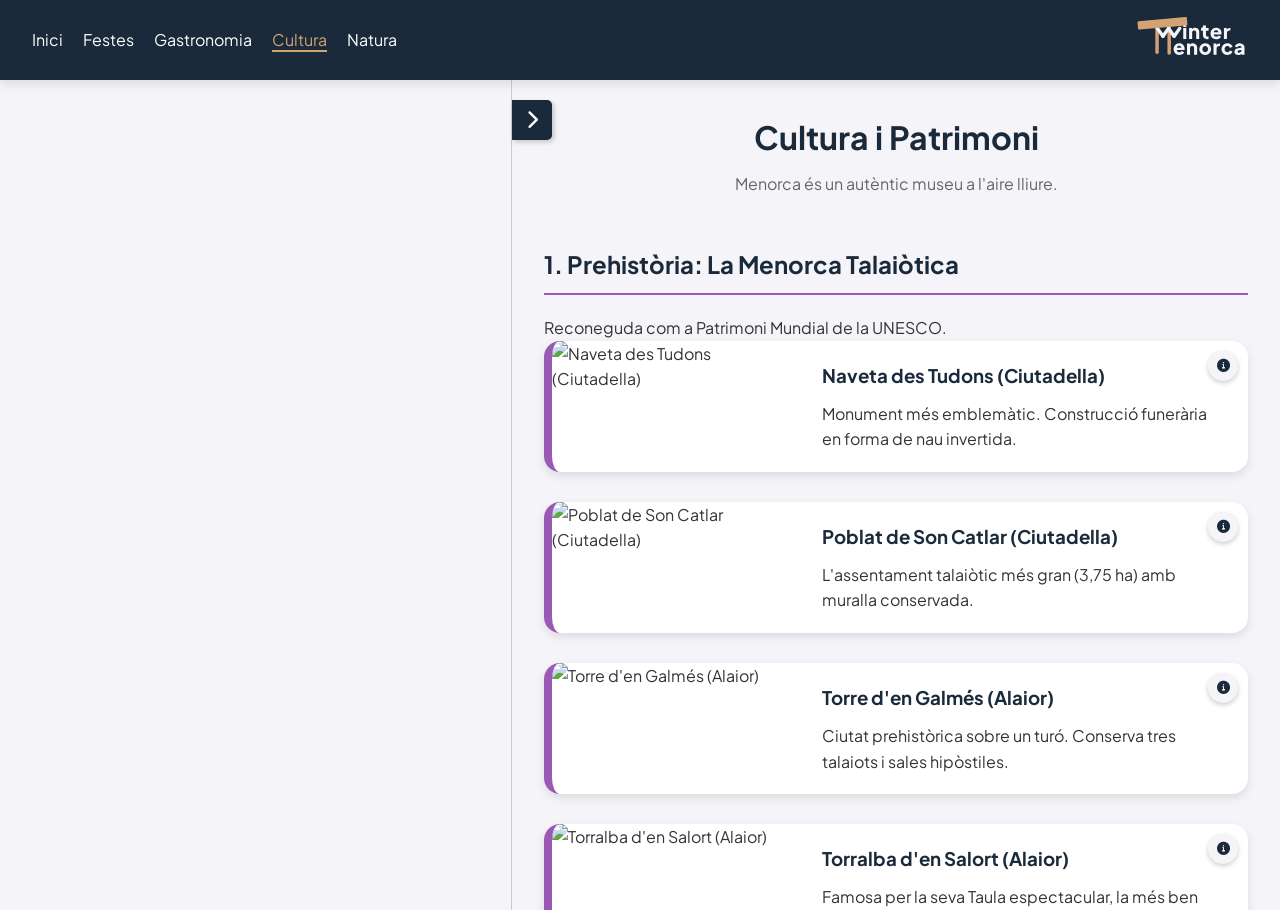
==== cultura.html @ 938ebcbd "Initial commit" ====
<!DOCTYPE html>
<html lang="ca">

<head>
    <meta charset="UTF-8">
    <meta name="viewport" content="width=device-width, initial-scale=1.0">
    <title>Cultura i Patrimoni - Ciutadella d'Hivern</title>

    <link rel="stylesheet" href="css/styles.css">
    <link rel="stylesheet" href="https://cdnjs.cloudflare.com/ajax/libs/font-awesome/6.0.0/css/all.min.css">
    <link href="https://fonts.googleapis.com/css2?family=Plus+Jakarta+Sans:ital,wght@0,200..800;1,200..800&display=swap"
        rel="stylesheet">
    <link rel="stylesheet" href="https://unpkg.com/leaflet@1.9.4/dist/leaflet.css"
        integrity="sha256-p4NxAoJBhIIN+hmNHrzRCf9tD/miZyoHS5obTRR9BMY=" crossorigin="" />
    <style>
        .tarjeta {
            cursor: pointer;
        }
    </style>
</head>

<body>

    <header class="navbar">
        <div class="logo">
            <a href="index.html"><img src="images/imagotip.svg" alt="Menorca Hivern"></a>
        </div>
        <nav>
            <ul>
                <li><a href="index.html">Inici</a></li>
                <li><a href="festes.html">Festes</a></li>
                <li><a href="gastronomia.html">Gastronomia</a></li>
                <li><a href="cultura.html" class="active">Cultura</a></li>
                <li><a href="natura.html">Natura</a></li>
            </ul>
        </nav>
    </header>

    <!--DESPLEGABLE DEL MAPA -->
    <div class="split-layout">
        <aside id="map-container">
            <div id="map"></div>
        </aside>

        <button id="map-toggle-btn" title="Amagar Mapa">
            <i class="fa-solid fa-chevron-right"></i>
        </button>

        <!--CONTINGUTS DE LES TARGETES-->
        <main class="content-area">
            <h1 class="page-title">Cultura i Patrimoni</h1>
            <p class="page-intro">Menorca és un autèntic museu a l'aire lliure.</p>

            <!-- 1. Prehistòria (Purple #9b59b6) -->
            <section class="categoria-section">
                <h2 class="categoria-titulo" style="border-color: #9b59b6;">1. Prehistòria: La Menorca Talaiòtica</h2>
                <p>Reconeguda com a Patrimoni Mundial de la UNESCO.</p>

                <article class="tarjeta label-purple" data-id="naveta-tudons"
                    onclick="focusOnMap(40.003109609492626, 3.891665305942397)">
                    <button class="btn-info" title="Més informació" onclick="event.stopPropagation(); showInfo(this)">
                        <i class="fa-solid fa-circle-info"></i>
                    </button>
                    <div class="guia-img"><img src="https://www.menorca.es/documents/Imatges/8422img4.JPG"
                            alt="Naveta des Tudons"></div>
                    <div class="guia-info">
                        <h3>Naveta des Tudons (Ciutadella)</h3>
                        <p class="desc">Monument més emblemàtic. Construcció funerària en forma de nau invertida.
                            L'edifici més antic d'Europa íntegrament conservat.</p>
                    </div>
                </article>

                <article class="tarjeta label-purple" data-id="poblat-son-catlar"
                    onclick="focusOnMap(39.95398599902756, 3.874903213219762)">
                    <button class="btn-info" title="Més informació" onclick="event.stopPropagation(); showInfo(this)">
                        <i class="fa-solid fa-circle-info"></i>
                    </button>
                    <div class="guia-img"><img
                            src="https://i0.wp.com/www.balearesantigua.com/wp-content/uploads/2019/12/IMG_2007-son-catlar-taula-scaled.jpg?fit=1200%2C764&ssl=1"
                            alt="Poblat de Son Catlar"></div>
                    <div class="guia-info">
                        <h3>Poblat de Son Catlar (Ciutadella)</h3>
                        <p class="desc">L'assentament talaiòtic més gran (3,75 ha). Conserva intacta la muralla ciclòpia
                            d'1 km de longitud.</p>
                    </div>
                </article>

                <article class="tarjeta label-purple" data-id="torre-en-galmes"
                    onclick="focusOnMap(39.90259298630556, 4.114983185044993)">
                    <button class="btn-info" title="Més informació" onclick="event.stopPropagation(); showInfo(this)">
                        <i class="fa-solid fa-circle-info"></i>
                    </button>
                    <div class="guia-img"><img
                            src="https://apuntmenorca.com/wp-content/uploads/2021/10/apuntmenorca_mt_torregalmes_900.jpg"
                            alt="Torre d'en Galmés"></div>
                    <div class="guia-info">
                        <h3>Torre d'en Galmés (Alaior)</h3>
                        <p class="desc">Ciutat prehistòrica sobre un turó. Conserva tres talaiots, un recinte
                            de taula i sales hipòstiles.</p>
                    </div>
                </article>

                <article class="tarjeta label-purple" data-id="torralba-salort"
                    onclick="focusOnMap(39.912627499722255, 4.163808361612136)">
                    <button class="btn-info" title="Més informació" onclick="event.stopPropagation(); showInfo(this)">
                        <i class="fa-solid fa-circle-info"></i>
                    </button>
                    <div class="guia-img"><img
                            src="https://apuntmenorca.com/wp-content/uploads/2021/10/apuntmenorca_mt_torralba-1.jpg"
                            alt="Torralba d'en Salort"></div>
                    <div class="guia-info">
                        <h3></h3>
                        <p class="desc"></p>
                    </div>
                </article>

                <article class="tarjeta label-purple" data-id="necropolis-calescoves"
                    onclick="focusOnMap(39.864063324069434, 4.1472009045872795)">
                    <button class="btn-info" title="Més informació" onclick="event.stopPropagation(); showInfo(this)">
                        <i class="fa-solid fa-circle-info"></i>
                    </button>
                    <div class="guia-img"><img
                            src="https://apuntmenorca.com/wp-content/uploads/2021/10/apuntmenorca_mt_necropolis_calescoves.jpg"
                            alt="Necròpolis de Calescoves"></div>
                    <div class="guia-info">
                        <h3></h3>
                        <p class="desc"></p>
                    </div>
                </article>

                <article class="tarjeta label-purple" data-id="talati-dalt"
                    onclick="focusOnMap(39.89292071710995, 4.21509049030651)">
                    <button class="btn-info" title="Més informació" onclick="event.stopPropagation(); showInfo(this)">
                        <i class="fa-solid fa-circle-info"></i>
                    </button>
                    <div class="guia-img"><img
                            src="https://apuntmenorca.com/wp-content/uploads/2021/10/apuntmenorca_mt_talati.jpg"
                            alt="Talatí de Dalt"></div>
                    <div class="guia-info">
                        <h3></h3>
                        <p class="desc"></p>
                    </div>
                </article>

                <article class="tarjeta label-purple" data-id="rafal-rubi"
                    onclick="focusOnMap(39.907838074676945, 4.1903336979726395)">
                    <button class="btn-info" title="Més informació" onclick="event.stopPropagation(); showInfo(this)">
                        <i class="fa-solid fa-circle-info"></i>
                    </button>
                    <div class="guia-img"><img src="https://www.menorca.es/documents/Imatges/263imgpub.JPG"
                            alt="Navetes de Rafal Rubí"></div>
                    <div class="guia-info">
                        <h3></h3>
                        <p class="desc"></p>
                    </div>
                </article>

                <article class="tarjeta label-purple" data-id="trepuco"
                    onclick="focusOnMap(39.87388828072244, 4.2654302691357655)">
                    <button class="btn-info" title="Més informació" onclick="event.stopPropagation(); showInfo(this)">
                        <i class="fa-solid fa-circle-info"></i>
                    </button>
                    <div class="guia-img"><img src="https://www.menorca.es/documents/Imatges/8452img4.JPG"
                            alt="Poblat de Trepucó"></div>
                    <div class="guia-info">
                        <h3></h3>
                        <p class="desc"></p>
                    </div>
                </article>

                <article class="tarjeta label-purple" data-id="son-olivaret"
                    onclick="focusOnMap(39.94311401524634, 3.8369804957022877)">
                    <button class="btn-info" title="Més informació" onclick="event.stopPropagation(); showInfo(this)">
                        <i class="fa-solid fa-circle-info"></i>
                    </button>
                    <div class="guia-img"><img
                            src="https://blogger.googleusercontent.com/img/b/R29vZ2xl/AVvXsEj96wvSkMjmfOmJE2xCyo19Zr7ICHv81HHAqWzE-pwBu7F398NXkGdeS0xdW2GJXyDk675fdOvO3T5HHnlJv4Efn74AYVKY3KZssDHqPuy9cqUoj6gGSdw9RYz9sn0HX9TY0cIBNnOs288/s1600/DSC08606+Sepulcre+de+Son+Olivaret+%2528Ciutadella%2529+15-01-2017.JPG"
                            alt="Sepulcre de Son Olivaret"></div>
                    <div class="guia-info">
                        <h3></h3>
                        <p class="desc"></p>
                    </div>
                </article>

                <article class="tarjeta label-purple" data-id="necropolis-cala-morell"
                    onclick="focusOnMap(40.049717798334164, 3.8822443200884216)">
                    <button class="btn-info" title="Més informació" onclick="event.stopPropagation(); showInfo(this)">
                        <i class="fa-solid fa-circle-info"></i>
                    </button>
                    <div class="guia-img"><img
                            src="https://www.menorcadiferente.com/wp-content/uploads/2010/01/necropolis-cala-morell-ciutadella-menorca.jpg"
                            alt="Necròpolis de Cala Morell"></div>
                    <div class="guia-info">
                        <h3></h3>
                        <p class="desc"></p>
                    </div>
                </article>

                <article class="tarjeta label-purple" data-id="poblat-cala-morell"
                    onclick="focusOnMap(40.05769824683907, 3.8824194437117288)">
                    <button class="btn-info" title="Més informació" onclick="event.stopPropagation(); showInfo(this)">
                        <i class="fa-solid fa-circle-info"></i>
                    </button>
                    <div class="guia-img"><img
                            src="https://upload.wikimedia.org/wikipedia/commons/thumb/a/ac/Vista_general_del_promontori_on_s%27ubica_el_poblat_prehist%C3%B2ric_de_Cala_Morell_%28Menorca%29.JPG/2560px-Vista_general_del_promontori_on_s%27ubica_el_poblat_prehist%C3%B2ric_de_Cala_Morell_%28Menorca%29.JPG"
                            alt="Poblat de Cala Morell"></div>
                    <div class="guia-info">
                        <h3></h3>
                        <p class="desc"></p>
                    </div>
                </article>

                <article class="tarjeta label-purple" data-id="torrellafuda"
                    onclick="focusOnMap(39.99886832183851, 3.9225876397173964)">
                    <button class="btn-info" title="Més informació" onclick="event.stopPropagation(); showInfo(this)">
                        <i class="fa-solid fa-circle-info"></i>
                    </button>
                    <div class="guia-img"><img
                            src="https://upload.wikimedia.org/wikipedia/commons/5/58/E3_Taula_de_Torrellafuda_entre_l%27alzinar.JPG"
                            alt="Torrellafuda"></div>
                    <div class="guia-info">
                        <h3></h3>
                        <p class="desc"></p>
                    </div>
                </article>

                <article class="tarjeta label-purple" data-id="torretrencada"
                    onclick="focusOnMap(39.98636137696292, 3.9241555727621145)">
                    <button class="btn-info" title="Més informació" onclick="event.stopPropagation(); showInfo(this)">
                        <i class="fa-solid fa-circle-info"></i>
                    </button>
                    <div class="guia-img"><img src="https://www.menorca.es/documents/Imatges/8450img4.JPG"
                            alt="Torretrencada"></div>
                    <div class="guia-info">
                        <h3></h3>
                        <p class="desc"></p>
                    </div>
                </article>

                <article class="tarjeta label-purple" data-id="cornia-nou"
                    onclick="focusOnMap(39.88138673254904, 4.23343871254528)">
                    <button class="btn-info" title="Més informació" onclick="event.stopPropagation(); showInfo(this)">
                        <i class="fa-solid fa-circle-info"></i>
                    </button>
                    <div class="guia-img"><img src="https://www.menorcatalayotica.info/Documents/Imatges/10702img13.jpg"
                            alt="Cornia Nou"></div>
                    <div class="guia-info">
                        <h3></h3>
                        <p class="desc"></p>
                    </div>
                </article>

                <article class="tarjeta label-purple" data-id="binialet"
                    onclick="focusOnMap(39.90297810405104, 4.204106098442537)">
                    <button class="btn-info" title="Més informació" onclick="event.stopPropagation(); showInfo(this)">
                        <i class="fa-solid fa-circle-info"></i>
                    </button>
                    <div class="guia-img"><img src="https://www.menorcatalayotica.info/Documents/Imatges/10799img13.jpg"
                            alt="Binialet"></div>
                    <div class="guia-info">
                        <h3></h3>
                        <p class="desc"></p>
                    </div>
                </article>
            </section>

            <!-- 2. Antiguitat (Orange #e67e22) -->
            <section class="categoria-section">
                <h2 class="categoria-titulo" style="border-color: #e67e22;">2. Antiguitat: Roma i Cristianisme</h2>

                <article class="tarjeta label-orange" data-id="basilica-son-bou"
                    onclick="focusOnMap(39.898862955562775, 4.072978051756598)">
                    <button class="btn-info" title="Més informació" onclick="event.stopPropagation(); showInfo(this)">
                        <i class="fa-solid fa-circle-info"></i>
                    </button>
                    <div class="guia-img"><img
                            src="https://menorca.info/images/2021/05/29/basilica-paleocristiana-son-bou.jpg"
                            alt="Basílica de Son Bou"></div>
                    <div class="guia-info">
                        <h3></h3>
                        <p class="desc"></p>
                    </div>
                </article>

                <article class="tarjeta label-orange" data-id="sanisera"
                    onclick="focusOnMap(40.04300301389868, 4.086390169123616)">
                    <button class="btn-info" title="Més informació" onclick="event.stopPropagation(); showInfo(this)">
                        <i class="fa-solid fa-circle-info"></i>
                    </button>
                    <div class="guia-img"><img src="https://www.menorcatalayotica.info/Documents/Imatges/10860img10.jpg"
                            alt="Sanisera"></div>
                    <div class="guia-info">
                        <h3></h3>
                        <p class="desc"></p>
                    </div>
                </article>
            </section>

            <!-- 3. Edat Mitjana (Red #e74c3c) -->
            <section class="categoria-section">
                <h2 class="categoria-titulo" style="border-color: #e74c3c;">3. Edat Mitjana</h2>

                <article class="tarjeta label-red" data-id="castell-santa-agueda"
                    onclick="focusOnMap(40.01569945116348, 3.9922923766699313)">
                    <button class="btn-info" title="Més informació" onclick="event.stopPropagation(); showInfo(this)">
                        <i class="fa-solid fa-circle-info"></i>
                    </button>
                    <div class="guia-img"><img src="https://menorca.info/images/2021/05/29/castell-santa-agueda.jpg"
                            alt="Castell de Santa Àgueda"></div>
                    <div class="guia-info">
                        <h3></h3>
                        <p class="desc"></p>
                    </div>
                </article>

                <article class="tarjeta label-red" data-id="catedral-menorca" onclick="focusOnMap(40.001944, 3.838889)">
                    <button class="btn-info" title="Més informació" onclick="event.stopPropagation(); showInfo(this)">
                        <i class="fa-solid fa-circle-info"></i>
                    </button>
                    <div class="guia-img"><img
                            src="https://upload.wikimedia.org/wikipedia/commons/thumb/c/c5/Catedral_de_Menorca_fa%C3%A7ana.JPG/2560px-Catedral_de_Menorca_fa%C3%A7ana.JPG"
                            alt="Catedral de Menorca"></div>
                    <div class="guia-info">
                        <h3></h3>
                        <p class="desc"></p>
                    </div>
                </article>

                <article class="tarjeta label-red" data-id="bastio-sa-font"
                    onclick="focusOnMap(40.00444390641249, 3.83788756302521)">
                    <button class="btn-info" title="Més informació" onclick="event.stopPropagation(); showInfo(this)">
                        <i class="fa-solid fa-circle-info"></i>
                    </button>
                    <div class="guia-img"><img src="https://menorca.info/images/2021/05/29/bastio-sa-font.jpg"
                            alt="Bastió de Sa Font"></div>
                    <div class="guia-info">
                        <h3></h3>
                        <p class="desc"></p>
                    </div>
                </article>

                <article class="tarjeta label-red" onclick="focusOnMap(39.98518999929699, 4.113789854132951)">
                    <button class="btn-info" title="Més informació"
                        onclick="event.stopPropagation(); showInfo(this.closest('.tarjeta').querySelector('h3').innerText)">
                        <i class="fa-solid fa-circle-info"></i>
                    </button>
                    <div class="guia-img"><img src="https://www.menorca.es/documents/Imatges/2761imgpub.jpg"
                            alt="Santuari del Toro"></div>
                    <div class="guia-info">
                        <h3>Santuari del Toro (Es Mercadal)</h3>
                        <p class="desc">Al punt més alt de l'illa, ofereix les millors vistes de Menorca.</p>
                    </div>
                </article>
            </section>

            <!-- 4. Edat Moderna (Blue #3498db) -->
            <section class="categoria-section">
                <h2 class="categoria-titulo" style="border-color: #3498db;">4. Edat Moderna (S. XVIII)</h2>

                <article class="tarjeta label-blue" data-id="fort-marlborough"
                    onclick="focusOnMap(39.86606037722716, 4.298952467373853)">
                    <button class="btn-info" title="Més informació" onclick="event.stopPropagation(); showInfo(this)">
                        <i class="fa-solid fa-circle-info"></i>
                    </button>
                    <div class="guia-img"><img src="https://menorca.info/images/2021/05/29/fort-marlborough.jpg"
                            alt="Fort Marlborough"></div>
                    <div class="guia-info">
                        <h3></h3>
                        <p class="desc"></p>
                    </div>
                </article>

                <article class="tarjeta label-blue" data-id="torre-fornells"
                    onclick="focusOnMap(40.059293112102065, 4.128766986506305)">
                    <button class="btn-info" title="Més informació" onclick="event.stopPropagation(); showInfo(this)">
                        <i class="fa-solid fa-circle-info"></i>
                    </button>
                    <div class="guia-img"><img src="https://menorca.info/images/2021/05/29/torre-fornells.jpg"
                            alt="Torre de Fornells"></div>
                    <div class="guia-info">
                        <h3></h3>
                        <p class="desc"></p>
                    </div>
                </article>

                <article class="tarjeta label-blue" data-id="illa-rei"
                    onclick="focusOnMap(39.88724128036284, 4.288220862080775)">
                    <button class="btn-info" title="Més informació" onclick="event.stopPropagation(); showInfo(this)">
                        <i class="fa-solid fa-circle-info"></i>
                    </button>
                    <div class="guia-img"><img src="https://www.menorca.info/images/2023/07/20/illa-rei.jpg"
                            alt="Illa del Rei"></div>
                    <div class="guia-info">
                        <h3></h3>
                        <p class="desc"></p>
                    </div>
                </article>

                <article class="tarjeta label-blue" data-id="el-lazareto"
                    onclick="focusOnMap(39.87878768078693, 4.29881182393322)">
                    <button class="btn-info" title="Més informació" onclick="event.stopPropagation(); showInfo(this)">
                        <i class="fa-solid fa-circle-info"></i>
                    </button>
                    <div class="guia-img"><img src="https://menorca.info/images/2021/05/29/lazareto.jpg"
                            alt="El Lazareto"></div>
                    <div class="guia-info">
                        <h3></h3>
                        <p class="desc"></p>
                    </div>
                </article>

                <article class="tarjeta label-blue" onclick="focusOnMap(39.87623526726517, 4.311354240787896)">
                    <button class="btn-info" title="Més informació"
                        onclick="event.stopPropagation(); showInfo(this.closest('.tarjeta').querySelector('h3').innerText)">
                        <i class="fa-solid fa-circle-info"></i>
                    </button>
                    <div class="guia-img"><img
                            src="https://upload.wikimedia.org/wikipedia/commons/a/a8/Fortalesa_de_La_Mola_%28Menorca%2C_2_de_agosto_de_2014%29_35.JPG"
                            alt="Fortalesa de la Mola"></div>
                    <div class="guia-info">
                        <h3>Fortalesa de la Mola (Maó)</h3>
                        <p class="desc">Obra mestra de l'enginyeria militar del s. XIX (Isabel II).</p>
                    </div>
                </article>

                <article class="tarjeta label-blue" data-id="teatre-principal"
                    onclick="focusOnMap(39.889396349581905, 4.264779261730075)">
                    <button class="btn-info" title="Més informació" onclick="event.stopPropagation(); showInfo(this)">
                        <i class="fa-solid fa-circle-info"></i>
                    </button>
                    <div class="guia-img"><img
                            src="https://teatremao.com/wp-content/uploads/2021/05/Teatre-Principal-Mao.jpg"
                            alt="Teatre Principal de Maó"></div>
                    <div class="guia-info">
                        <h3></h3>
                        <p class="desc"></p>
                    </div>
                </article>

                <article class="tarjeta label-blue" data-id="sant-lluis"
                    onclick="focusOnMap(39.851759604169645, 4.2589091917631985)">
                    <button class="btn-info" title="Més informació" onclick="event.stopPropagation(); showInfo(this)">
                        <i class="fa-solid fa-circle-info"></i>
                    </button>
                    <div class="guia-img"><img src="https://menorca.info/images/2021/05/29/sant-lluis.jpg"
                            alt="Sant Lluís"></div>
                    <div class="guia-info">
                        <h3></h3>
                        <p class="desc"></p>
                    </div>
                </article>

                <article class="tarjeta label-blue" data-id="palaus-senyorials"
                    onclick="focusOnMap(40.0016016757648, 3.8373307521876543)">
                    <button class="btn-info" title="Més informació" onclick="event.stopPropagation(); showInfo(this)">
                        <i class="fa-solid fa-circle-info"></i>
                    </button>
                    <div class="guia-img"><img src="https://menorca.info/images/2021/05/29/palau-salort.jpg"
                            alt="Palaus Senyorials"></div>
                    <div class="guia-info">
                        <h3></h3>
                        <p class="desc"></p>
                    </div>
                </article>

                <article class="tarjeta label-blue" data-id="cami-kane"
                    onclick="focusOnMap(39.9575440754859, 4.143224908994793)">
                    <button class="btn-info" title="Més informació" onclick="event.stopPropagation(); showInfo(this)">
                        <i class="fa-solid fa-circle-info"></i>
                    </button>
                    <div class="guia-img"><img src="https://menorca.info/images/2021/05/29/cami-kane.jpg"
                            alt="Camí d'en Kane"></div>
                    <div class="guia-info">
                        <h3></h3>
                        <p class="desc"></p>
                    </div>
                </article>
            </section>

            <!-- 5. Etnològic (Green #2ecc71) -->
            <section class="categoria-section">
                <h2 class="categoria-titulo" style="border-color: #2ecc71;">5. Patrimoni Etnològic</h2>

                <article class="tarjeta label-green" data-id="pedreres-lithica"
                    onclick="focusOnMap(40.00769363065096, 3.864757396655513)">
                    <button class="btn-info" title="Més informació" onclick="event.stopPropagation(); showInfo(this)">
                        <i class="fa-solid fa-circle-info"></i>
                    </button>
                    <div class="guia-img"><img
                            src="https://lithica.es/wp-content/uploads/2020/05/lithica-pedreres-shostal-menorca-01.jpg"
                            alt="Pedreres de s'Hostal"></div>
                    <div class="guia-info">
                        <h3></h3>
                        <p class="desc"></p>
                    </div>
                </article>

                <article class="tarjeta label-green" data-id="fars-historics"
                    onclick="focusOnMap(39.99266185208678, 4.26127161621213)">
                    <button class="btn-info" title="Més informació" onclick="event.stopPropagation(); showInfo(this)">
                        <i class="fa-solid fa-circle-info"></i>
                    </button>
                    <div class="guia-img"><img src="https://menorca.info/images/2021/05/29/far-favaritx.jpg"
                            alt="Fars Històrics"></div>
                    <div class="guia-info">
                        <h3></h3>
                        <p class="desc"></p>
                    </div>
                </article>
            </section>
        </main>
    </div>

    <!-- Scripts -->
    <script src="https://unpkg.com/leaflet@1.9.4/dist/leaflet.js"
        integrity="sha256-20nQCchB9co0qIjJZRGuk2/Z9VM+kNiyxNV1lvTlZBo=" crossorigin=""></script>
    <script src="js/data.js"></script>
    <script src="js/ui.js"></script>
    <script src="js/map-toggle.js"></script>

    <script>
        document.addEventListener('DOMContentLoaded', () => {
            setTimeout(() => {
                if (window.addMapMarker) {

                    // 1. Prehistòria (#9b59b6 Purple)
                    const c1 = '#9b59b6';
                    window.addMapMarker(40.003109609492626, 3.891665305942397, c1, '<b>Naveta des Tudons</b>', 'fa-monument');
                    window.addMapMarker(39.95398599902756, 3.874903213219762, c1, '<b>Son Catlar</b>', 'fa-monument');
                    window.addMapMarker(39.90259298630556, 4.114983185044993, c1, '<b>Torre d\'en Galmés</b>', 'fa-monument');
                    window.addMapMarker(39.912627499722255, 4.163808361612136, c1, '<b>Torralba d\'en Salort</b>', 'fa-monument');
                    window.addMapMarker(39.864063324069434, 4.1472009045872795, c1, '<b>Calescoves</b>', 'fa-skull');
                    window.addMapMarker(39.89292071710995, 4.21509049030651, c1, '<b>Talatí de Dalt</b>', 'fa-monument');
                    window.addMapMarker(39.907838074676945, 4.1903336979726395, c1, '<b>Rafal Rubí</b>', 'fa-monument');
                    window.addMapMarker(39.87388828072244, 4.2654302691357655, c1, '<b>Trepucó</b>', 'fa-monument');
                    window.addMapMarker(39.94311401524634, 3.8369804957022877, c1, '<b>Son Olivaret</b>', 'fa-monument');
                    window.addMapMarker(40.049717798334164, 3.8822443200884216, c1, '<b>Cala Morell</b>', 'fa-skull');
                    window.addMapMarker(40.05769824683907, 3.8824194437117288, c1, '<b>Poblat Cala Morell</b>', 'fa-home');
                    window.addMapMarker(39.99886832183851, 3.9225876397173964, c1, '<b>Torrellafuda</b>', 'fa-monument');
                    window.addMapMarker(39.98636137696292, 3.9241555727621145, c1, '<b>Torretrencada</b>', 'fa-monument');
                    window.addMapMarker(39.88138673254904, 4.23343871254528, c1, '<b>Cornia Nou</b>', 'fa-monument');
                    window.addMapMarker(39.90297810405104, 4.204106098442537, c1, '<b>Binialet</b>', 'fa-monument');

                    // 2. Antiguitat (#e67e22 Orange)
                    const c2 = '#e67e22';
                    window.addMapMarker(39.896169289002756, 4.0789233334089445, c2, '<b>Basílica Son Bou</b>', 'fa-church');
                    window.addMapMarker(40.071351870904266, 4.088753256829912, c2, '<b>Sanisera</b>', 'fa-landmark');

                    // 3. Edat Mitjana (#e74c3c Red)
                    const c3 = '#e74c3c';
                    window.addMapMarker(40.02751275771381, 4.00791723587719, c3, '<b>Castell Santa Àgueda</b>', 'fa-chess-rook');
                    window.addMapMarker(40.00172895634696, 3.8374892101323206, c3, '<b>Catedral de Menorca</b>', 'fa-church');
                    window.addMapMarker(40.00480715013774, 3.837549641165169, c3, '<b>Bastió de Sa Font</b>', 'fa-shield-alt');
                    window.addMapMarker(39.98518999929699, 4.113789854132951, c3, '<b>El Toro</b>', 'fa-mountain');

                    // 4. Edat Moderna (#3498db Blue)
                    const c4 = '#3498db';
                    window.addMapMarker(39.863010745155165, 4.301488912440291, c4, '<b>Fort Marlborough</b>', 'fa-shield-alt');
                    window.addMapMarker(40.05, 4.12, c4, '<b>Torre de Fornells</b>', 'fa-chess-rook');
                    window.addMapMarker(39.88, 4.28, c4, '<b>Illa del Rei</b>', 'fa-hospital');
                    window.addMapMarker(39.873, 4.29, c4, '<b>El Lazareto</b>', 'fa-hospital-symbol');
                    window.addMapMarker(39.87, 4.30, c4, '<b>La Mola</b>', 'fa-shield-alt');
                    window.addMapMarker(39.89, 4.26, c4, '<b>Teatre Principal</b>', 'fa-theater-masks');
                    window.addMapMarker(39.85, 4.26, c4, '<b>Sant Lluís</b>', 'fa-city');
                    window.addMapMarker(40.001, 3.836, c4, '<b>Palaus Senyorials</b>', 'fa-landmark');
                    window.addMapMarker(39.95, 4.10, c4, '<b>Camí d\'en Kane</b>', 'fa-road');

                    // 5. Etnològic (#2ecc71 Green)
                    const c5 = '#2ecc71';
                    window.addMapMarker(40.01, 3.86, c5, '<b>Líthica</b>', 'fa-cubes');
                    window.addMapMarker(39.99, 4.26, c5, '<b>Fars Històrics</b>', 'fa-lightbulb');
                }
            }, 500);
        });
    </script>
</body>

</html>
---- css/styles.css ----
:root {
    --azul-oscuro: #1a2a3a;
    --blanco-roto: #f4f4f9;
    --texto-oscuro: #333;
    --color-resalto: #1a2a3a;
    --ocre: #d4a373;
    --highlight-ocre: #d4a373;
    /* Human-like alias */
    --boton-info-bg: #f4f4f9;

    /* Variables de estructura */
    --navbar-height: 80px;
    /* Alçada fixa de la barra de navegació */
    --page-theme-color: var(--ocre);
    /* Tornem a l'ocre per a totes les pàgines, com vol el 'pook' */
}

@keyframes fadeIn {
    from {
        opacity: 0;
        transform: translateY(20px);
    }

    to {
        opacity: 1;
        transform: translateY(0);
    }
}

.fade-in {
    animation: fadeIn 0.8s ease-out forwards;
}

/*Reset*/
* {
    margin: 0;
    padding: 0;
    box-sizing: border-box;
}

body {
    font-family: 'Plus Jakarta Sans', sans-serif;
    background-color: var(--blanco-roto);
    color: var(--texto-oscuro);
    line-height: 1.6;
}

h1,
h2,
h3,
.logo {
    font-family: 'Plus Jakarta Sans', sans-serif;
}

a {
    text-decoration: none;
    color: inherit;
}

/*Navegació*/
.navbar {
    background-color: var(--azul-oscuro);
    color: white;
    display: flex;
    justify-content: space-between;
    align-items: center;
    padding: 1rem 2rem;
    position: sticky;
    top: 0;
    z-index: 1000;
    box-shadow: 0 4px 10px rgba(0, 0, 0, 0.1);
    min-height: var(--navbar-height);
    /* Assegurem alçada consistent */
    flex-direction: row-reverse;
    /* Logo on Right, Nav on Left for Desktop */
}

.logo {
    display: flex;
    align-items: center;
}

.logo img {
    height: 40px;
    width: auto;
}

.navbar ul {
    display: flex;
    list-style: none;
    gap: 20px;
}

.navbar a:hover,
.navbar a.active {
    color: var(--page-theme-color);
    /* Ara utilitza el color de la pàgina actual! */
    border-bottom: 2px solid var(--page-theme-color);
}

.hero {
    height: 80vh;
    background: linear-gradient(rgba(0, 0, 0, 0.5), rgba(0, 0, 0, 0.5)), url('https://www.portbluehotels.com/wp-content/uploads/2025/03/Ciutadella.jpg');
    background-size: cover;
    background-position: center;
    display: flex;
    align-items: center;
    justify-content: center;
    text-align: center;
    color: white;
}

.hero h1 {
    font-size: 3.5rem;
    margin-bottom: 10px;
}

.hero p {
    font-size: 1.2rem;
    margin-bottom: 30px;
}

/*btn*/
.btn {
    padding: 10px 25px;
    border-radius: 5px;
    font-weight: bold;
    transition: 0.3s;
    display: inline-block;
    margin: 0 10px;
}

.btn-primary {
    background-color: var(--azul-oscuro);
    color: white;
}

.btn-primary:hover {
    background-color: #2c4257;
    /* Slightly lighter for hover */
}

.btn-secondary {
    border: 2px solid white;
    color: white;
}

.btn-secondary:hover {
    background-color: white;
    color: var(--azul-oscuro);
}

.container {
    padding: 4rem 2rem;
    display: grid;
    grid-template-columns: repeat(auto-fit, minmax(250px, 1fr));
    gap: 30px;
    max-width: 1200px;
    margin: 0 auto;
}

.card {
    background: white;
    padding: 2rem;
    border-radius: 16px;
    box-shadow: 0 4px 10px rgba(0, 0, 0, 0.1);
    text-align: center;
    transition: transform 0.3s ease, box-shadow 0.3s ease;
}

.card:hover {
    transform: translateY(-5px);
    box-shadow: 0 10px 40px rgba(0, 0, 0, 0.15);
}

.icon {
    font-size: 3rem;
    color: var(--azul-oscuro);
    margin-bottom: 1rem;
}

footer {
    background-color: var(--azul-oscuro);
    color: white;
    text-align: center;
    padding: 2rem;
    margin-top: auto;
    position: relative;
    z-index: 2;
}

/*Layout dividit (mapa + cntingut)*/
.split-layout {
    display: flex;
    height: calc(100vh - 70px);
    overflow: hidden;
    position: relative;
}

/*Contenedor mapa*/
#map-container {
    width: 40%;
    height: 100%;
    position: relative;
    transition: width 0.3s ease;
    border-right: 1px solid #ccc;
    /* Simplified border */
}

#map-container.collapsed {
    width: 0;
    overflow: hidden;
    border-right: none;
}

#map {
    width: 100%;
    height: 100%;
}

/*boto mapa*/
#map-toggle-btn {
    position: absolute;
    top: 20px;
    left: 40%;
    transform: translateX(0);
    width: 40px;
    height: 40px;
    background-color: var(--azul-oscuro);
    color: white;
    border: none;
    cursor: pointer;
    font-size: 1.2rem;
    display: flex;
    align-items: center;
    justify-content: center;
    z-index: 1001;
    border-top-right-radius: 5px;
    border-bottom-right-radius: 5px;
    box-shadow: 2px 2px 5px rgba(0, 0, 0, 0.2);
    transition: left 0.3s ease, background-color 0.3s;
}

/*Mapa colapsat*/
.split-layout.map-collapsed #map-container {
    width: 0;
    border-right: none;
}

.split-layout.map-collapsed #map-toggle-btn {
    left: 0;
    background-color: var(--azul-oscuro);
    border-radius: 0 5px 5px 0;
}


/*SCROLL*/
.content-area {
    flex: 1;
    overflow-y: auto;
    padding: 2rem;
    background-color: var(--blanco-roto);
}

/*estil scrollzone*/

.page-title {
    text-align: center;
    color: var(--azul-oscuro);
    margin-bottom: 0.5rem;
}

.page-intro {
    text-align: center;
    margin-bottom: 3rem;
    color: #666;
}

.categoria-titulo {
    color: var(--azul-oscuro);
    border-bottom: 2px solid var(--azul-oscuro);
    padding-bottom: 10px;
    margin-bottom: 20px;
    margin-top: 40px;
}

/*Diseny contenedor info*/
.tarjeta {
    display: flex;
    background: white;
    margin-bottom: 30px;
    border-radius: 16px;
    overflow: hidden;
    box-shadow: 0 4px 10px rgba(0, 0, 0, 0.1);
    scroll-margin-top: 100px;
    transition: transform 0.2s;
    position: relative;
    /* For absolute positioning of info button */
}

/* Info Button */
.btn-info {
    position: absolute;
    top: 10px;
    right: 10px;
    background: var(--boton-info-bg);
    border: none;
    border-radius: 50%;
    width: 30px;
    height: 30px;
    cursor: pointer;
    color: var(--azul-oscuro);
    box-shadow: 0 2px 5px rgba(0, 0, 0, 0.2);
    display: flex;
    align-items: center;
    justify-content: center;
    transition: background 0.3s;
    z-index: 5;
}

.btn-info:hover {
    background: var(--ocre);
    color: white;
}

.guia-item:hover {
    transform: translateX(5px);
}

/*Color laterals*/
.label-green {
    border-left: 8px solid #2ecc71;
}

.label-red {
    border-left: 8px solid #e74c3c;
}

.label-blue {
    border-left: 8px solid #3498db;
}

.label-yellow {
    border-left: 8px solid #f1c40f;
}

.label-purple {
    border-left: 8px solid #9b59b6;
}

.label-orange {
    border-left: 8px solid #e67e22;
}

/*Marcadors mapa*/
.custom-marker {
    display: flex;
    justify-content: center;
    align-items: center;
    color: white;
    font-size: 14px;
    border-radius: 50%;
    border: 2px solid white;
    box-shadow: 0 2px 5px rgba(0, 0, 0, 0.4);
    transition: transform 0.2s;
}

.custom-marker:hover {
    transform: scale(1.1);
}

.guia-img {
    flex: 1;
    min-width: 250px;
}

.guia-img img {
    width: 100%;
    height: 100%;
    object-fit: cover;
}

.guia-info {
    flex: 2;
    padding: 20px;
}

.guia-info h3 {
    color: var(--azul-oscuro);
    margin-bottom: 10px;
}

.datos-practicos {
    margin-top: 15px;
    list-style: none;
    background-color: var(--blanco-roto);
    padding: 10px;
    border-radius: 5px;
    font-size: 0.9rem;
}

.separador {
    border: 0;
    height: 1px;
    background: #ddd;
    margin: 40px 0;
}

/*Provisional!!! Per movils?*/
/* Mobile Responsive */
@media (max-width: 768px) {

    /* Navbar stack */
    .navbar {
        flex-direction: column;
        padding: 1rem;
    }

    .navbar ul {
        flex-wrap: wrap;
        justify-content: center;
        gap: 10px;
        margin-top: 10px;
    }

    /* Split Layout for Mobile */
    .split-layout {
        flex-direction: column;
        height: auto;
    }

    #map-container {
        width: 100%;
        height: 40vh;
        /* Default height */
        min-height: 300px;
        position: relative;
        /* Removes sticky behavior */
        top: auto;
        z-index: 100;
        order: -1;
        border-right: none;
        border-bottom: 2px solid var(--ocre);
        /* Restored ocre border for visual separation */
    }

    /* Hide the sidebar toggle on mobile as layout is stacked and non-sticky */
    #map-toggle-btn {
        display: none;
    }

    /* Remove collapsed state overrides since button is hidden */
    .split-layout.map-collapsed #map-container {
        /* No specific override for mobile if button is hidden, or reset to default */
    }

    .split-layout.map-collapsed #map-toggle-btn {
        /* Reset */
    }

    .content-area {
        height: auto;
        overflow: visible;
    }

    /* Cards/Tarjetas */
    .tarjeta {
        flex-direction: column;
    }

    .guia-img {
        width: 100%;
        height: 200px;
    }

    .guia-info {
        padding: 1rem;
    }

    .hero h1 {
        font-size: 2rem;
    }

    .hero p {
        font-size: 1rem;
    }

    /* Animations */
    @keyframes fadeIn {
        from {
            opacity: 0;
            transform: translateY(10px);
        }

        to {
            opacity: 1;
            transform: translateY(0);
        }
    }

    .tarjeta {
        animation: fadeIn 0.6s ease-out forwards;
    }

    /* Delay staggered animations for cards (optional polish) */
    .tarjeta:nth-child(1) {
        animation-delay: 0.1s;
    }

    .tarjeta:nth-child(2) {
        animation-delay: 0.2s;
    }

    .tarjeta:nth-child(3) {
        animation-delay: 0.3s;
    }

    .tarjeta:nth-child(4) {
        animation-delay: 0.4s;
    }
}
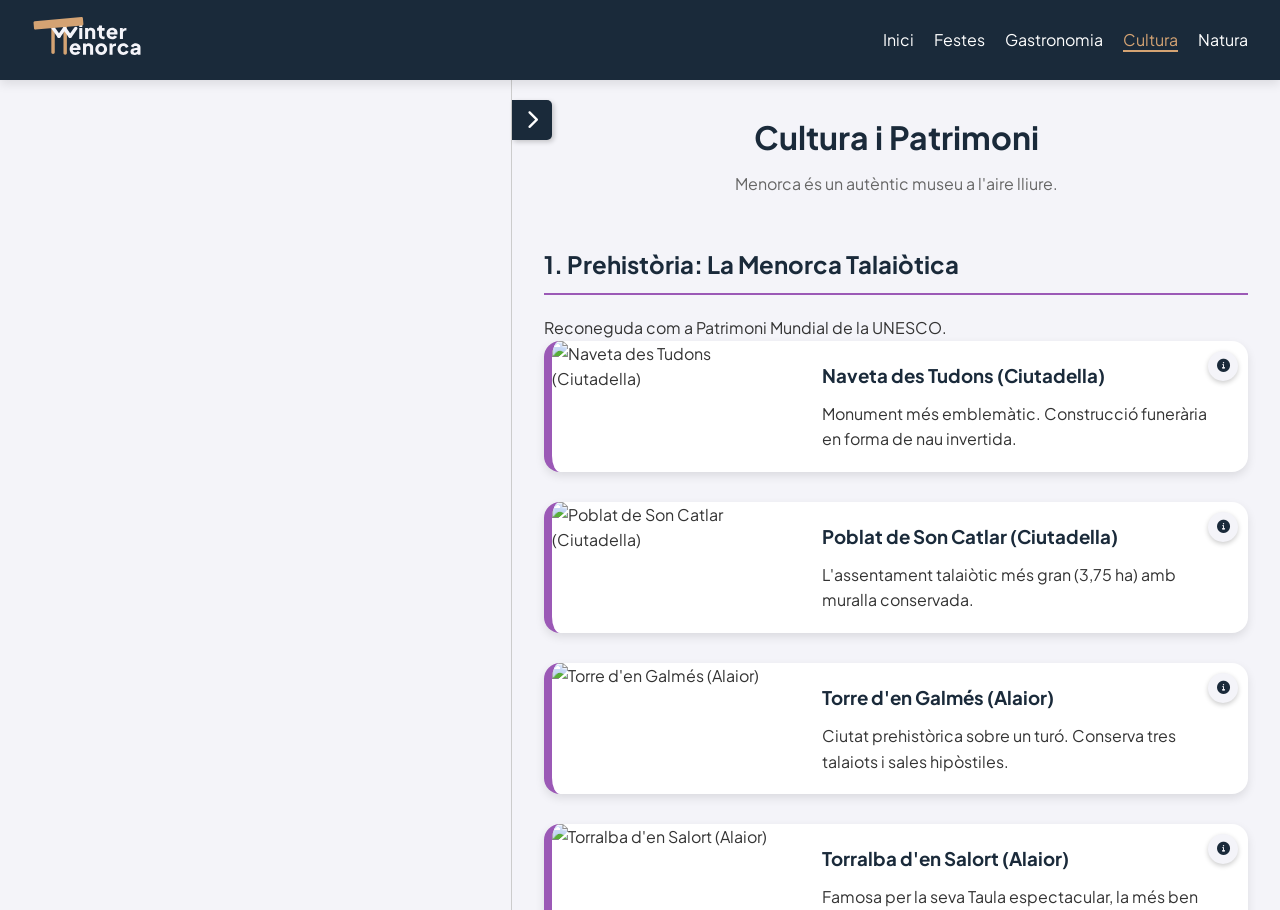
==== commit c005af72: "Actualizacion del formato de gastronomia" ====
--- a/cultura.html
+++ b/cultura.html
@@ -12,11 +12,7 @@
         rel="stylesheet">
     <link rel="stylesheet" href="https://unpkg.com/leaflet@1.9.4/dist/leaflet.css"
         integrity="sha256-p4NxAoJBhIIN+hmNHrzRCf9tD/miZyoHS5obTRR9BMY=" crossorigin="" />
-    <style>
-        .tarjeta {
-            cursor: pointer;
-        }
-    </style>
+    <link rel="icon" type="image/x-icon" href="/images/favicon.svg">
 </head>
 
 <body>
--- a/css/styles.css
+++ b/css/styles.css
@@ -71,8 +71,7 @@
     box-shadow: 0 4px 10px rgba(0, 0, 0, 0.1);
     min-height: var(--navbar-height);
     /* Assegurem alçada consistent */
-    flex-direction: row-reverse;
-    /* Logo on Right, Nav on Left for Desktop */
+
 }
 
 .logo {
@@ -168,6 +167,7 @@
     transition: transform 0.3s ease, box-shadow 0.3s ease;
 }
 
+
 .card:hover {
     transform: translateY(-5px);
     box-shadow: 0 10px 40px rgba(0, 0, 0, 0.15);
@@ -188,6 +188,77 @@
     position: relative;
     z-index: 2;
 }
+
+/* Badge & practical info: hidden for clean card layout */
+.badge {
+    display: none;
+}
+
+.datos-practicos {
+    display: none;
+}
+
+
+/* Grid wrapper: organise tarjeta cards in rows */
+.cards-grid {
+    display: grid;
+    grid-template-columns: repeat(auto-fill, minmax(260px, 1fr));
+    gap: 16px;
+}
+
+/* Section headings inside the grid span all columns */
+.cards-grid>.categoria-titulo {
+    grid-column: 1 / -1;
+    margin-top: 30px;
+}
+
+.cards-grid>.categoria-titulo:first-child {
+    margin-top: 0;
+}
+
+.cards-grid .tarjeta {
+    flex-direction: column;
+    margin-bottom: 0;
+}
+
+.cards-grid .guia-img {
+    width: 100%;
+    height: 150px;
+    min-width: unset;
+    flex: none;
+    position: relative;
+}
+
+.cards-grid .guia-img img {
+    width: 100%;
+    height: 100%;
+    object-fit: cover;
+}
+
+/* Also support credits on full-width tarjeta images */
+.guia-img {
+    position: relative;
+}
+
+/* Photo credit overlay — add a <span class="foto-credit">Autor / Llicència</span>
+   inside any .guia-img to display a small caption on the image */
+.foto-credit {
+    position: absolute;
+    bottom: 4px;
+    right: 6px;
+    background: rgba(0, 0, 0, 0.50);
+    color: #fff;
+    font-size: 0.62rem;
+    padding: 1px 6px;
+    border-radius: 3px;
+    pointer-events: none;
+    white-space: nowrap;
+    max-width: 92%;
+    overflow: hidden;
+    text-overflow: ellipsis;
+    font-family: 'Plus Jakarta Sans', sans-serif;
+}
+
 
 /*Layout dividit (mapa + cntingut)*/
 .split-layout {
@@ -285,7 +356,8 @@
 }
 
 /*Diseny contenedor info*/
-.tarjeta {
+.tarjeta,
+.guia-item {
     display: flex;
     background: white;
     margin-bottom: 30px;
@@ -295,7 +367,7 @@
     scroll-margin-top: 100px;
     transition: transform 0.2s;
     position: relative;
-    /* For absolute positioning of info button */
+    cursor: pointer;
 }
 
 /* Info Button */
@@ -323,6 +395,7 @@
     color: white;
 }
 
+.tarjeta:hover,
 .guia-item:hover {
     transform: translateX(5px);
 }
@@ -449,14 +522,7 @@
         display: none;
     }
 
-    /* Remove collapsed state overrides since button is hidden */
-    .split-layout.map-collapsed #map-container {
-        /* No specific override for mobile if button is hidden, or reset to default */
-    }
-
-    .split-layout.map-collapsed #map-toggle-btn {
-        /* Reset */
-    }
+    /* Collapsed-state overrides not needed on mobile (toggle button is hidden) */
 
     .content-area {
         height: auto;
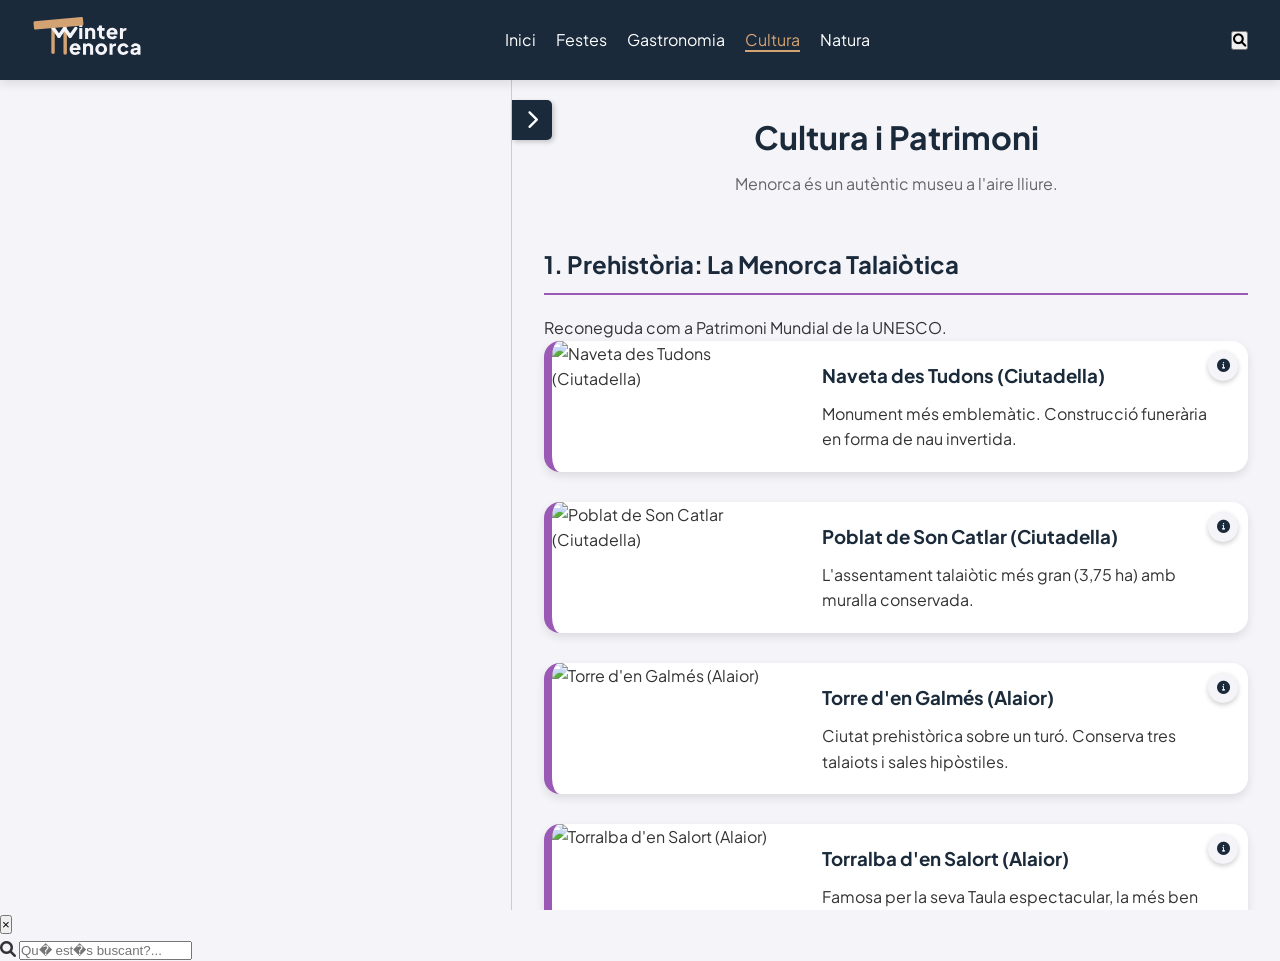
==== commit a89abed7: "Actualizacion de info y nuevos elementos de relevancia" ====
--- a/cultura.html
+++ b/cultura.html
@@ -30,6 +30,7 @@
                 <li><a href="natura.html">Natura</a></li>
             </ul>
         </nav>
+        <button id="search-icon-btn" class="search-icon-btn" aria-label="Cerca"><i class="fa-solid fa-magnifying-glass"></i></button>
     </header>
 
     <!--DESPLEGABLE DEL MAPA -->
@@ -511,6 +512,7 @@
     <script src="https://unpkg.com/leaflet@1.9.4/dist/leaflet.js"
         integrity="sha256-20nQCchB9co0qIjJZRGuk2/Z9VM+kNiyxNV1lvTlZBo=" crossorigin=""></script>
     <script src="js/data.js"></script>
+    <script src="js/search.js"></script>
     <script src="js/ui.js"></script>
     <script src="js/map-toggle.js"></script>
 
@@ -569,6 +571,20 @@
             }, 500);
         });
     </script>
+
+    <!-- Search Overlay -->
+    <div id="search-overlay" class="search-overlay">
+        <div class="search-modal">
+            <button id="close-search" class="close-search" aria-label="Tancar b�squeda">&times;</button>
+            <div class="search-modal-header">
+                <i class="fa-solid fa-magnifying-glass"></i>
+                <input type="text" id="global-search" placeholder="Qu� est�s buscant?...">
+            </div>
+            <div id="search-results" class="search-results"></div>
+        </div>
+    </div>
 </body>
 
-</html>+</html>
+
+
--- a/css/styles.css
+++ b/css/styles.css
@@ -442,6 +442,75 @@
     transform: scale(1.1);
 }
 
+/* Modal Carousel */
+.carousel-container {
+    overflow: hidden;
+    border-radius: 8px;
+    background: #000;
+}
+
+.carousel-slide {
+    animation: fadeIn 0.3s ease-in-out;
+}
+
+.carousel-btn {
+    position: absolute;
+    top: 50%;
+    transform: translateY(-50%);
+    background: rgba(255, 255, 255, 0.7);
+    border: none;
+    width: 30px;
+    height: 30px;
+    border-radius: 50%;
+    cursor: pointer;
+    display: flex;
+    align-items: center;
+    justify-content: center;
+    color: var(--azul-oscuro);
+    transition: 0.3s;
+    opacity: 0.5;
+}
+
+.carousel-container:hover .carousel-btn {
+    opacity: 1;
+}
+
+.carousel-btn:hover {
+    background: white;
+    color: var(--ocre);
+}
+
+.prev-btn {
+    left: 10px;
+}
+
+.next-btn {
+    right: 10px;
+}
+
+.carousel-dots {
+    position: absolute;
+    bottom: 30px;
+    width: 100%;
+    display: flex;
+    justify-content: center;
+    gap: 8px;
+}
+
+.carousel-dots .dot {
+    width: 10px;
+    height: 10px;
+    border-radius: 50%;
+    background: rgba(255, 255, 255, 0.5);
+    cursor: pointer;
+    transition: 0.3s;
+}
+
+.carousel-dots .dot.active,
+.carousel-dots .dot:hover {
+    background: white;
+}
+
 .guia-img {
     flex: 1;
     min-width: 250px;
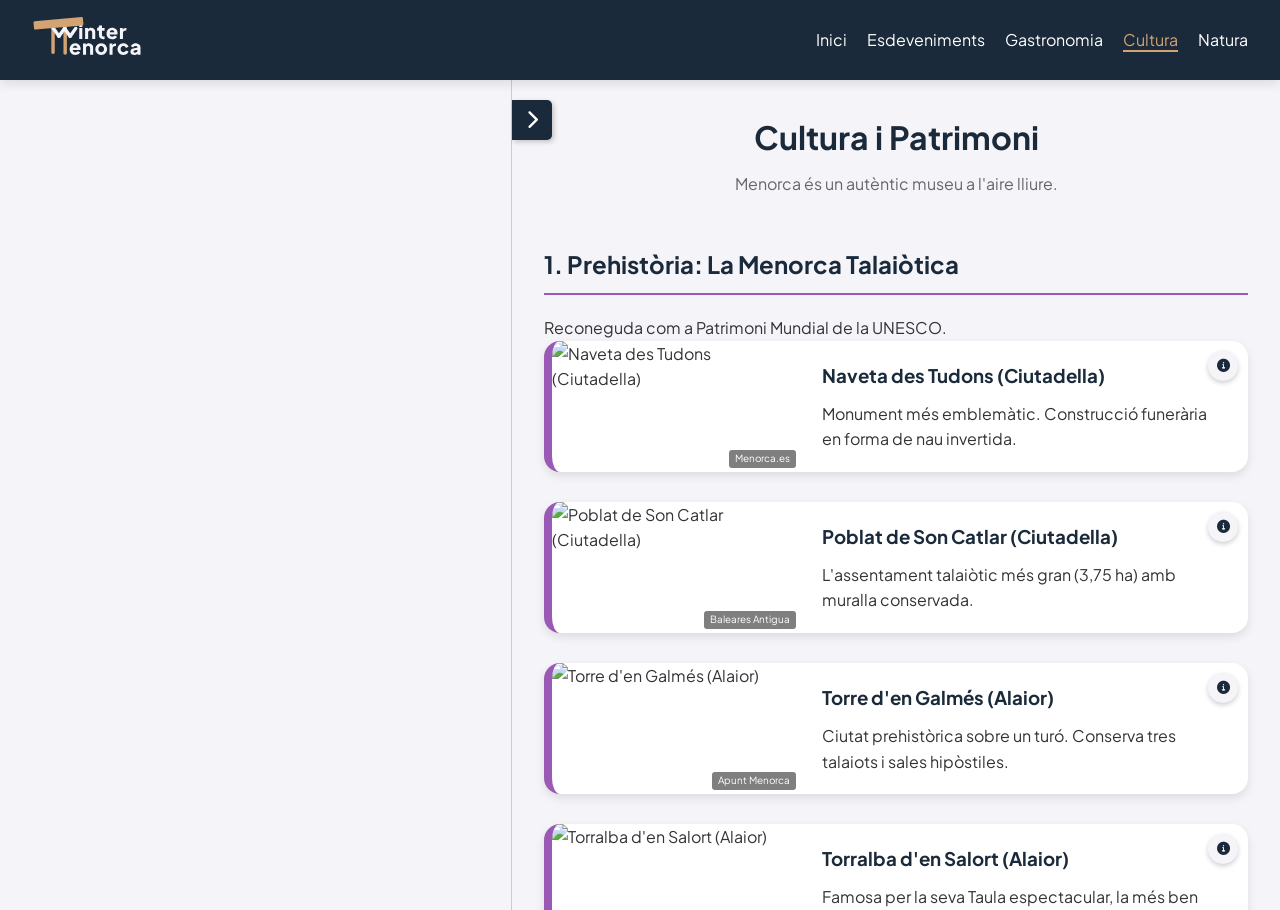
==== commit 03e14a11: "previsualització prototip" ====
--- a/cultura.html
+++ b/cultura.html
@@ -1,4 +1,4 @@
-<!DOCTYPE html>
+﻿<!DOCTYPE html>
 <html lang="ca">
 
 <head>
@@ -24,13 +24,12 @@
         <nav>
             <ul>
                 <li><a href="index.html">Inici</a></li>
-                <li><a href="festes.html">Festes</a></li>
+                <li><a href="esdeveniments.html">Esdeveniments</a></li>
                 <li><a href="gastronomia.html">Gastronomia</a></li>
                 <li><a href="cultura.html" class="active">Cultura</a></li>
                 <li><a href="natura.html">Natura</a></li>
             </ul>
         </nav>
-        <button id="search-icon-btn" class="search-icon-btn" aria-label="Cerca"><i class="fa-solid fa-magnifying-glass"></i></button>
     </header>
 
     <!--DESPLEGABLE DEL MAPA -->
@@ -59,7 +58,8 @@
                         <i class="fa-solid fa-circle-info"></i>
                     </button>
                     <div class="guia-img"><img src="https://www.menorca.es/documents/Imatges/8422img4.JPG"
-                            alt="Naveta des Tudons"></div>
+                            alt="Naveta des Tudons">
+                    <span class="foto-credit">Menorca.es</span></div>
                     <div class="guia-info">
                         <h3>Naveta des Tudons (Ciutadella)</h3>
                         <p class="desc">Monument més emblemàtic. Construcció funerària en forma de nau invertida.
@@ -74,7 +74,8 @@
                     </button>
                     <div class="guia-img"><img
                             src="https://i0.wp.com/www.balearesantigua.com/wp-content/uploads/2019/12/IMG_2007-son-catlar-taula-scaled.jpg?fit=1200%2C764&ssl=1"
-                            alt="Poblat de Son Catlar"></div>
+                            alt="Poblat de Son Catlar">
+                    <span class="foto-credit">Baleares Antigua</span></div>
                     <div class="guia-info">
                         <h3>Poblat de Son Catlar (Ciutadella)</h3>
                         <p class="desc">L'assentament talaiòtic més gran (3,75 ha). Conserva intacta la muralla ciclòpia
@@ -89,7 +90,8 @@
                     </button>
                     <div class="guia-img"><img
                             src="https://apuntmenorca.com/wp-content/uploads/2021/10/apuntmenorca_mt_torregalmes_900.jpg"
-                            alt="Torre d'en Galmés"></div>
+                            alt="Torre d'en Galmés">
+                    <span class="foto-credit">Apunt Menorca</span></div>
                     <div class="guia-info">
                         <h3>Torre d'en Galmés (Alaior)</h3>
                         <p class="desc">Ciutat prehistòrica sobre un turó. Conserva tres talaiots, un recinte
@@ -104,7 +106,8 @@
                     </button>
                     <div class="guia-img"><img
                             src="https://apuntmenorca.com/wp-content/uploads/2021/10/apuntmenorca_mt_torralba-1.jpg"
-                            alt="Torralba d'en Salort"></div>
+                            alt="Torralba d'en Salort">
+                    <span class="foto-credit">Apunt Menorca</span></div>
                     <div class="guia-info">
                         <h3></h3>
                         <p class="desc"></p>
@@ -118,7 +121,8 @@
                     </button>
                     <div class="guia-img"><img
                             src="https://apuntmenorca.com/wp-content/uploads/2021/10/apuntmenorca_mt_necropolis_calescoves.jpg"
-                            alt="Necròpolis de Calescoves"></div>
+                            alt="Necròpolis de Calescoves">
+                    <span class="foto-credit">Apunt Menorca</span></div>
                     <div class="guia-info">
                         <h3></h3>
                         <p class="desc"></p>
@@ -132,7 +136,8 @@
                     </button>
                     <div class="guia-img"><img
                             src="https://apuntmenorca.com/wp-content/uploads/2021/10/apuntmenorca_mt_talati.jpg"
-                            alt="Talatí de Dalt"></div>
+                            alt="Talatí de Dalt">
+                    <span class="foto-credit">Apunt Menorca</span></div>
                     <div class="guia-info">
                         <h3></h3>
                         <p class="desc"></p>
@@ -145,7 +150,8 @@
                         <i class="fa-solid fa-circle-info"></i>
                     </button>
                     <div class="guia-img"><img src="https://www.menorca.es/documents/Imatges/263imgpub.JPG"
-                            alt="Navetes de Rafal Rubí"></div>
+                            alt="Navetes de Rafal Rubí">
+                    <span class="foto-credit">Menorca.es</span></div>
                     <div class="guia-info">
                         <h3></h3>
                         <p class="desc"></p>
@@ -158,7 +164,8 @@
                         <i class="fa-solid fa-circle-info"></i>
                     </button>
                     <div class="guia-img"><img src="https://www.menorca.es/documents/Imatges/8452img4.JPG"
-                            alt="Poblat de Trepucó"></div>
+                            alt="Poblat de Trepucó">
+                    <span class="foto-credit">Menorca.es</span></div>
                     <div class="guia-info">
                         <h3></h3>
                         <p class="desc"></p>
@@ -172,7 +179,8 @@
                     </button>
                     <div class="guia-img"><img
                             src="https://blogger.googleusercontent.com/img/b/R29vZ2xl/AVvXsEj96wvSkMjmfOmJE2xCyo19Zr7ICHv81HHAqWzE-pwBu7F398NXkGdeS0xdW2GJXyDk675fdOvO3T5HHnlJv4Efn74AYVKY3KZssDHqPuy9cqUoj6gGSdw9RYz9sn0HX9TY0cIBNnOs288/s1600/DSC08606+Sepulcre+de+Son+Olivaret+%2528Ciutadella%2529+15-01-2017.JPG"
-                            alt="Sepulcre de Son Olivaret"></div>
+                            alt="Sepulcre de Son Olivaret">
+                    <span class="foto-credit">Menorca Prehistòrica</span></div>
                     <div class="guia-info">
                         <h3></h3>
                         <p class="desc"></p>
@@ -186,7 +194,8 @@
                     </button>
                     <div class="guia-img"><img
                             src="https://www.menorcadiferente.com/wp-content/uploads/2010/01/necropolis-cala-morell-ciutadella-menorca.jpg"
-                            alt="Necròpolis de Cala Morell"></div>
+                            alt="Necròpolis de Cala Morell">
+                    <span class="foto-credit">Menorca Diferente</span></div>
                     <div class="guia-info">
                         <h3></h3>
                         <p class="desc"></p>
@@ -200,7 +209,8 @@
                     </button>
                     <div class="guia-img"><img
                             src="https://upload.wikimedia.org/wikipedia/commons/thumb/a/ac/Vista_general_del_promontori_on_s%27ubica_el_poblat_prehist%C3%B2ric_de_Cala_Morell_%28Menorca%29.JPG/2560px-Vista_general_del_promontori_on_s%27ubica_el_poblat_prehist%C3%B2ric_de_Cala_Morell_%28Menorca%29.JPG"
-                            alt="Poblat de Cala Morell"></div>
+                            alt="Poblat de Cala Morell">
+                    <span class="foto-credit">Wikimedia Commons</span></div>
                     <div class="guia-info">
                         <h3></h3>
                         <p class="desc"></p>
@@ -214,7 +224,8 @@
                     </button>
                     <div class="guia-img"><img
                             src="https://upload.wikimedia.org/wikipedia/commons/5/58/E3_Taula_de_Torrellafuda_entre_l%27alzinar.JPG"
-                            alt="Torrellafuda"></div>
+                            alt="Torrellafuda">
+                    <span class="foto-credit">Wikimedia Commons</span></div>
                     <div class="guia-info">
                         <h3></h3>
                         <p class="desc"></p>
@@ -227,7 +238,8 @@
                         <i class="fa-solid fa-circle-info"></i>
                     </button>
                     <div class="guia-img"><img src="https://www.menorca.es/documents/Imatges/8450img4.JPG"
-                            alt="Torretrencada"></div>
+                            alt="Torretrencada">
+                    <span class="foto-credit">Menorca.es</span></div>
                     <div class="guia-info">
                         <h3></h3>
                         <p class="desc"></p>
@@ -240,7 +252,8 @@
                         <i class="fa-solid fa-circle-info"></i>
                     </button>
                     <div class="guia-img"><img src="https://www.menorcatalayotica.info/Documents/Imatges/10702img13.jpg"
-                            alt="Cornia Nou"></div>
+                            alt="Cornia Nou">
+                    <span class="foto-credit">Menorca Talaiòtica</span></div>
                     <div class="guia-info">
                         <h3></h3>
                         <p class="desc"></p>
@@ -253,7 +266,8 @@
                         <i class="fa-solid fa-circle-info"></i>
                     </button>
                     <div class="guia-img"><img src="https://www.menorcatalayotica.info/Documents/Imatges/10799img13.jpg"
-                            alt="Binialet"></div>
+                            alt="Binialet">
+                    <span class="foto-credit">Menorca Talaiòtica</span></div>
                     <div class="guia-info">
                         <h3></h3>
                         <p class="desc"></p>
@@ -272,7 +286,8 @@
                     </button>
                     <div class="guia-img"><img
                             src="https://menorca.info/images/2021/05/29/basilica-paleocristiana-son-bou.jpg"
-                            alt="Basílica de Son Bou"></div>
+                            alt="Basílica de Son Bou">
+                    <span class="foto-credit">Menorca.info</span></div>
                     <div class="guia-info">
                         <h3></h3>
                         <p class="desc"></p>
@@ -285,7 +300,8 @@
                         <i class="fa-solid fa-circle-info"></i>
                     </button>
                     <div class="guia-img"><img src="https://www.menorcatalayotica.info/Documents/Imatges/10860img10.jpg"
-                            alt="Sanisera"></div>
+                            alt="Sanisera">
+                    <span class="foto-credit">Menorca Talaiòtica</span></div>
                     <div class="guia-info">
                         <h3></h3>
                         <p class="desc"></p>
@@ -303,7 +319,8 @@
                         <i class="fa-solid fa-circle-info"></i>
                     </button>
                     <div class="guia-img"><img src="https://menorca.info/images/2021/05/29/castell-santa-agueda.jpg"
-                            alt="Castell de Santa Àgueda"></div>
+                            alt="Castell de Santa Àgueda">
+                    <span class="foto-credit">Menorca.info</span></div>
                     <div class="guia-info">
                         <h3></h3>
                         <p class="desc"></p>
@@ -316,7 +333,8 @@
                     </button>
                     <div class="guia-img"><img
                             src="https://upload.wikimedia.org/wikipedia/commons/thumb/c/c5/Catedral_de_Menorca_fa%C3%A7ana.JPG/2560px-Catedral_de_Menorca_fa%C3%A7ana.JPG"
-                            alt="Catedral de Menorca"></div>
+                            alt="Catedral de Menorca">
+                    <span class="foto-credit">Wikimedia Commons</span></div>
                     <div class="guia-info">
                         <h3></h3>
                         <p class="desc"></p>
@@ -329,20 +347,22 @@
                         <i class="fa-solid fa-circle-info"></i>
                     </button>
                     <div class="guia-img"><img src="https://menorca.info/images/2021/05/29/bastio-sa-font.jpg"
-                            alt="Bastió de Sa Font"></div>
-                    <div class="guia-info">
-                        <h3></h3>
-                        <p class="desc"></p>
-                    </div>
-                </article>
-
-                <article class="tarjeta label-red" onclick="focusOnMap(39.98518999929699, 4.113789854132951)">
-                    <button class="btn-info" title="Més informació"
-                        onclick="event.stopPropagation(); showInfo(this.closest('.tarjeta').querySelector('h3').innerText)">
+                            alt="Bastió de Sa Font">
+                    <span class="foto-credit">Menorca.info</span></div>
+                    <div class="guia-info">
+                        <h3></h3>
+                        <p class="desc"></p>
+                    </div>
+                </article>
+
+                <article class="tarjeta label-red" data-id="santuari-toro"
+                    onclick="focusOnMap(39.98518999929699, 4.113789854132951)">
+                    <button class="btn-info" title="Més informació" onclick="event.stopPropagation(); showInfo(this)">
                         <i class="fa-solid fa-circle-info"></i>
                     </button>
                     <div class="guia-img"><img src="https://www.menorca.es/documents/Imatges/2761imgpub.jpg"
-                            alt="Santuari del Toro"></div>
+                            alt="Santuari del Toro">
+                    <span class="foto-credit">Menorca.es</span></div>
                     <div class="guia-info">
                         <h3>Santuari del Toro (Es Mercadal)</h3>
                         <p class="desc">Al punt més alt de l'illa, ofereix les millors vistes de Menorca.</p>
@@ -360,7 +380,8 @@
                         <i class="fa-solid fa-circle-info"></i>
                     </button>
                     <div class="guia-img"><img src="https://menorca.info/images/2021/05/29/fort-marlborough.jpg"
-                            alt="Fort Marlborough"></div>
+                            alt="Fort Marlborough">
+                    <span class="foto-credit">Menorca.info</span></div>
                     <div class="guia-info">
                         <h3></h3>
                         <p class="desc"></p>
@@ -373,7 +394,8 @@
                         <i class="fa-solid fa-circle-info"></i>
                     </button>
                     <div class="guia-img"><img src="https://menorca.info/images/2021/05/29/torre-fornells.jpg"
-                            alt="Torre de Fornells"></div>
+                            alt="Torre de Fornells">
+                    <span class="foto-credit">Menorca.info</span></div>
                     <div class="guia-info">
                         <h3></h3>
                         <p class="desc"></p>
@@ -386,7 +408,8 @@
                         <i class="fa-solid fa-circle-info"></i>
                     </button>
                     <div class="guia-img"><img src="https://www.menorca.info/images/2023/07/20/illa-rei.jpg"
-                            alt="Illa del Rei"></div>
+                            alt="Illa del Rei">
+                    <span class="foto-credit">Menorca.info</span></div>
                     <div class="guia-info">
                         <h3></h3>
                         <p class="desc"></p>
@@ -399,21 +422,23 @@
                         <i class="fa-solid fa-circle-info"></i>
                     </button>
                     <div class="guia-img"><img src="https://menorca.info/images/2021/05/29/lazareto.jpg"
-                            alt="El Lazareto"></div>
-                    <div class="guia-info">
-                        <h3></h3>
-                        <p class="desc"></p>
-                    </div>
-                </article>
-
-                <article class="tarjeta label-blue" onclick="focusOnMap(39.87623526726517, 4.311354240787896)">
-                    <button class="btn-info" title="Més informació"
-                        onclick="event.stopPropagation(); showInfo(this.closest('.tarjeta').querySelector('h3').innerText)">
+                            alt="El Lazareto">
+                    <span class="foto-credit">Menorca.info</span></div>
+                    <div class="guia-info">
+                        <h3></h3>
+                        <p class="desc"></p>
+                    </div>
+                </article>
+
+                <article class="tarjeta label-blue" data-id="fortalesa-mola"
+                    onclick="focusOnMap(39.87623526726517, 4.311354240787896)">
+                    <button class="btn-info" title="Més informació" onclick="event.stopPropagation(); showInfo(this)">
                         <i class="fa-solid fa-circle-info"></i>
                     </button>
                     <div class="guia-img"><img
                             src="https://upload.wikimedia.org/wikipedia/commons/a/a8/Fortalesa_de_La_Mola_%28Menorca%2C_2_de_agosto_de_2014%29_35.JPG"
-                            alt="Fortalesa de la Mola"></div>
+                            alt="Fortalesa de la Mola">
+                    <span class="foto-credit">Wikimedia Commons</span></div>
                     <div class="guia-info">
                         <h3>Fortalesa de la Mola (Maó)</h3>
                         <p class="desc">Obra mestra de l'enginyeria militar del s. XIX (Isabel II).</p>
@@ -427,7 +452,8 @@
                     </button>
                     <div class="guia-img"><img
                             src="https://teatremao.com/wp-content/uploads/2021/05/Teatre-Principal-Mao.jpg"
-                            alt="Teatre Principal de Maó"></div>
+                            alt="Teatre Principal de Maó">
+                    <span class="foto-credit">Teatre Principal</span></div>
                     <div class="guia-info">
                         <h3></h3>
                         <p class="desc"></p>
@@ -440,7 +466,8 @@
                         <i class="fa-solid fa-circle-info"></i>
                     </button>
                     <div class="guia-img"><img src="https://menorca.info/images/2021/05/29/sant-lluis.jpg"
-                            alt="Sant Lluís"></div>
+                            alt="Sant Lluís">
+                    <span class="foto-credit">Menorca.info</span></div>
                     <div class="guia-info">
                         <h3></h3>
                         <p class="desc"></p>
@@ -453,7 +480,8 @@
                         <i class="fa-solid fa-circle-info"></i>
                     </button>
                     <div class="guia-img"><img src="https://menorca.info/images/2021/05/29/palau-salort.jpg"
-                            alt="Palaus Senyorials"></div>
+                            alt="Palaus Senyorials">
+                    <span class="foto-credit">Menorca.info</span></div>
                     <div class="guia-info">
                         <h3></h3>
                         <p class="desc"></p>
@@ -466,7 +494,8 @@
                         <i class="fa-solid fa-circle-info"></i>
                     </button>
                     <div class="guia-img"><img src="https://menorca.info/images/2021/05/29/cami-kane.jpg"
-                            alt="Camí d'en Kane"></div>
+                            alt="Camí d'en Kane">
+                    <span class="foto-credit">Menorca.es</span></div>
                     <div class="guia-info">
                         <h3></h3>
                         <p class="desc"></p>
@@ -485,7 +514,8 @@
                     </button>
                     <div class="guia-img"><img
                             src="https://lithica.es/wp-content/uploads/2020/05/lithica-pedreres-shostal-menorca-01.jpg"
-                            alt="Pedreres de s'Hostal"></div>
+                            alt="Pedreres de s'Hostal">
+                    <span class="foto-credit">Menorca.es</span></div>
                     <div class="guia-info">
                         <h3></h3>
                         <p class="desc"></p>
@@ -498,7 +528,8 @@
                         <i class="fa-solid fa-circle-info"></i>
                     </button>
                     <div class="guia-img"><img src="https://menorca.info/images/2021/05/29/far-favaritx.jpg"
-                            alt="Fars Històrics"></div>
+                            alt="Fars Històrics">
+                    <span class="foto-credit">Menorca.info</span></div>
                     <div class="guia-info">
                         <h3></h3>
                         <p class="desc"></p>
@@ -512,7 +543,6 @@
     <script src="https://unpkg.com/leaflet@1.9.4/dist/leaflet.js"
         integrity="sha256-20nQCchB9co0qIjJZRGuk2/Z9VM+kNiyxNV1lvTlZBo=" crossorigin=""></script>
     <script src="js/data.js"></script>
-    <script src="js/search.js"></script>
     <script src="js/ui.js"></script>
     <script src="js/map-toggle.js"></script>
 
@@ -572,19 +602,6 @@
         });
     </script>
 
-    <!-- Search Overlay -->
-    <div id="search-overlay" class="search-overlay">
-        <div class="search-modal">
-            <button id="close-search" class="close-search" aria-label="Tancar b�squeda">&times;</button>
-            <div class="search-modal-header">
-                <i class="fa-solid fa-magnifying-glass"></i>
-                <input type="text" id="global-search" placeholder="Qu� est�s buscant?...">
-            </div>
-            <div id="search-results" class="search-results"></div>
-        </div>
-    </div>
 </body>
 
-</html>
-
-
+</html>
